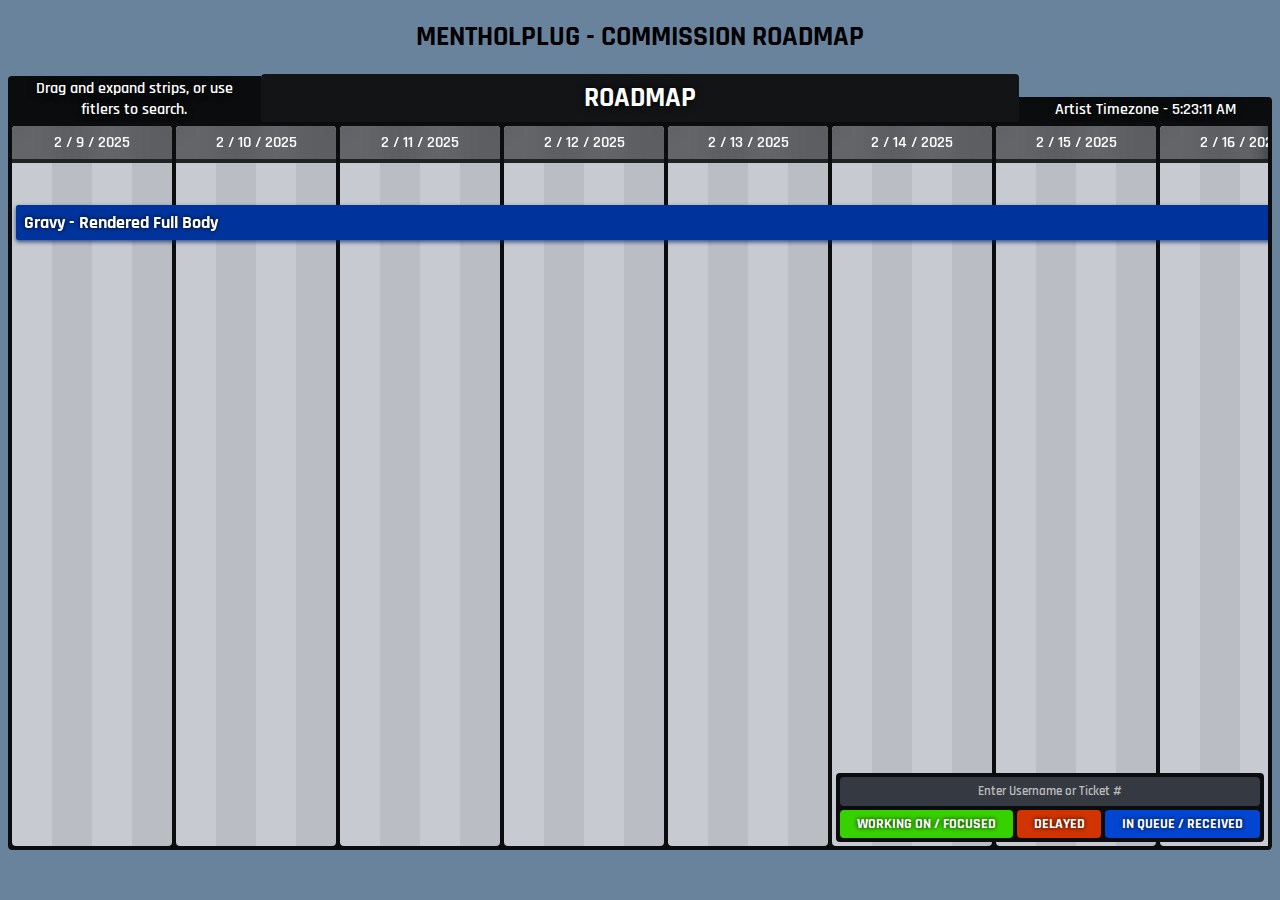
==== index.html @ a8cc43b1 "Hawk focused" ====
<!DOCTYPE html>
<html lang="en">
	<head>
		<meta charset="UTF-8">
		<meta name="viewport" content="width=device-width, initial-scale=1.0">
		<meta name="descriptoin" content="NighthawkDev art commissions.">
		<title>Commissions</title>
		
		<link href="./CSS/base.css?version=0.1.4" type="text/css" rel="stylesheet">
		<link href="./CSS/roadmap.css?version=0.1.4" type="text/css" rel="stylesheet">

	</head>
	<body onload="PrepSizes();DisplayRelativeTime();">
		<h1 style="text-align: center;">MENTHOLPLUG - COMMISSION ROADMAP</h1>
		
		<main>
			<div id="roadMap">
				<div class="sectionTitle">
					<p class="sideTitle lt">Drag and expand strips, or use fitlers to search.</p>
					<h1>ROADMAP</h1>
					<p class="sideTitle rt" id="localTime" onclick="SwapTimeFormat();"></p>
				</div>
				<div id="mapArea" class="dragArea">
					<div id="mapDrag" class="dragContent">
						<div class="columnBackground">
							<div class="roadColumn"><p class="dateStamp"></p></div>
							<div class="roadColumn"><p class="dateStamp"></p></div>
							<div class="roadColumn"><p class="dateStamp"></p></div>
							<div class="roadColumn"><p class="dateStamp"></p></div>
							<div class="roadColumn"><p class="dateStamp"></p></div>
							<div class="roadColumn"><p class="dateStamp"></p></div>
							<div class="roadColumn"><p class="dateStamp"></p></div>
							<div class="roadColumn"><p class="dateStamp"></p></div>
							<div class="roadColumn"><p class="dateStamp"></p></div>
							<div class="roadColumn"><p class="dateStamp"></p></div>
							<div class="roadColumn"><p class="dateStamp"></p></div>
							<div class="roadColumn"><p class="dateStamp"></p></div>
							<div class="roadColumn"><p class="dateStamp"></p></div>
							<div class="roadColumn"><p class="dateStamp"></p></div>
							<div class="roadColumn"><p class="dateStamp"></p></div>
							<div class="roadColumn"><p class="dateStamp"></p></div>
							<div class="roadColumn"><p class="dateStamp"></p></div>
							<div class="roadColumn"><p class="dateStamp"></p></div>
							<div class="roadColumn"><p class="dateStamp"></p></div>
							<div class="roadColumn"><p class="dateStamp"></p></div>
							<div class="roadColumn"><p class="dateStamp"></p></div>
							<div class="roadColumn"><p class="dateStamp"></p></div>
							<div class="roadColumn"><p class="dateStamp"></p></div>
							<div class="roadColumn"><p class="dateStamp"></p></div>
							<div class="roadColumn"><p class="dateStamp"></p></div>
							<div class="roadColumn"><p class="dateStamp"></p></div>
							<div class="roadColumn"><p class="dateStamp"></p></div>
							<div class="roadColumn"><p class="dateStamp"></p></div>
							<div class="roadColumn"><p class="dateStamp"></p></div>
							<div class="roadColumn"><p class="dateStamp"></p></div>
							<div class="roadColumn"><p class="dateStamp"></p></div>
							<div class="roadColumn"><p class="dateStamp"></p></div>
							<div class="roadColumn"><p class="dateStamp"></p></div>
							<div class="roadColumn"><p class="dateStamp"></p></div>
							<div class="roadColumn"><p class="dateStamp"></p></div>
							<div class="roadColumn"><p class="dateStamp"></p></div>
							<div class="roadColumn"><p class="dateStamp"></p></div>
						</div>
						<div id="orderStrips">
							<div class="order">
								<div class="userETA">
									<div class="fill"></div>
									<p class="username"></p>
									<p class="eta"></p>
								</div>
								<div class="orderTiles">
								</div>
								<div class="pricePaid">$0</div>
							</div>
							<div class="order">
								<div class="userETA">
									<div class="fill"></div>
									<p class="username"></p>
									<p class="eta"></p>
								</div>
								<div class="orderTiles">
								</div>
								<div class="pricePaid">$0</div>
							</div>
						</div>
						<div style="height: 64px; width: 100%;"></div>
					</div>
					<div id="mapFilters">
						<input id="nameSearch" type="text" autocomplete="off" oninput="FilterByName();" placeholder="Enter Username or Ticket #">
						<div id="colorFilters">
							<button onclick="FilterByColor(0)" class="state" style="--colorRotation: 104;"><p>Working On / Focused</p></button>
							<button onclick="FilterByColor(1)" class="state" style="--colorRotation: 15;"><p>Delayed</p></button>
							<button onclick="FilterByColor(2)" class="state" style="--colorRotation: 220;"><p>In Queue / Received</p></button>
						</div>
					</div>
				</div>
			</div>
		</main>
	</body>

	<script src="./JS/drag.js?version = 2.0.1"></script>
	<script src="./JS/mapStrips.js?version = 2.1.94"></script>
	<script src="./JS/roadmap.js?version = 2.0.51"></script>
</html>
---- CSS/base.css ----
@font-face {
	font-family: "Rajdhani Bold";
	src: local("Rajdhani-Bold"), url("../Font/Rajdhani-Bold.ttf") format('truetype');

	font-display: swap;
}
@font-face {
	font-family: "Rajdhani";
	src: local("Rajdhani-Medium"), url("../Font/Rajdhani-Medium.ttf") format('truetype');

	font-display: swap;
}
@font-face {
	font-family: "Rajdhani Semi";
	src: local("Rajdhani-SemiBold"), url("../Font/Rajdhani-SemiBold.ttf") format('truetype');

	font-display: swap;
}

:root {
	--interfaceHue: 220;
	--interfaceSaturation: 0.1;
}

body {
	font-family: "Rajdhani Semi";
	overscroll-behavior: contain;
	scroll-behavior: smooth;

	background-color: #6a839d;
}
main {
	border-radius: 0px 0px 4px 4px;

	overflow-x: hidden;
	min-height: 80vh;
}

h1, h2 {
	font-family: "Rajdhani Bold";
}
h1 {
	font-size: 1.75em;
}
h2 {
	font-size: 1.25em;
}
p {
	margin: 4px 0px;
}

button {
	font-family: "Rajdhani Bold";
	font-size: 16px;
	color: white;
	
	text-shadow: 0px 0px 4px black;
	text-transform: uppercase;
	
	border: none;
	border-radius: 4px;

	padding: 4px;
	cursor: pointer;
}

button:not(nav > button):not(.purgeChange, .exampleItem, .category){
	overflow: hidden;
	display: flex;
	gap: 4px;

	padding: 0px;
}
button:not(nav > button):not(.purgeChange, .exampleItem, .category) p{
	position: relative;
	
	margin: 0px;
	padding: 5px;
}
button:not(nav > button):not(.purgeChange, .exampleItem, .category) img{
	background-color: rgba(0, 0, 0, 0.5);

	padding: 6px;
}

input[type="text"] {
	font-family: "Rajdhani Semi";
	color: white;

	text-align: center;
}
input[type="text"]::placeholder {
	white-space: pre-line;
}

.sectionTitle {
	background: linear-gradient(0deg, hsl(var(--interfaceHue), calc(var(--interfaceSaturation) * 100%), 8%) 8px, transparent 8px);
	text-shadow: 0px 0px 8px black;

	color: white;

	display: grid;
	grid-template-columns: 20% 1fr 20%;

	user-select: none;
}
.sectionTitle h1 {
	background: hsl(var(--interfaceHue), calc(var(--interfaceSaturation) * 100%), 8%);
	border-radius: 4px;
	
	text-align: center;
	
	margin: 0px;
	padding: 6px;
}
.sideTitle {
	background: hsl(var(--interfaceHue), calc(var(--interfaceSaturation) * 100%), 5%);
	text-align: center;
	
	margin-top: auto;
	margin-bottom: 0px;
	padding: 2px 8px;
}
.rt {
	border-top-right-radius: 4px;
}
.lt {
	border-top-left-radius: 4px;
}

.dragArea {
	position: relative;
	overflow: hidden;
	
	cursor: grab;
}
.dragArea * {
	user-select: none;
	-webkit-user-drag: none;
}
.dragContent {
	position: relative;
	width: max-content;
}

:focus {
	outline: none;
}

body::-webkit-scrollbar{
	background: rgba(0, 0, 0, 0.75);
	border-radius: 4px;
	
	width: 8px;
}
body::-webkit-scrollbar-thumb{
	border-radius: 4px;

	background: hsl(var(--interfaceHue), calc(var(--interfaceSaturation) * 100%), 25%);
}
body::-webkit-scrollbar{
	background: rgba(0, 0, 0, 0.25);
}

@media (max-width: 500px)
{
	body {
		padding-top: 32px;
	}
	#mobileMenuToggle {
		text-shadow: 0px 0px 4px black;
		
		display: block;
		position: fixed;

		top: 16px;
		right: 16px;
		z-index: 3;

		text-decoration: none;
	}
}
---- CSS/roadmap.css ----
:root {
	--colorRotation: 0;
	--leftShift: 0;
}
::placeholder {
	color: #bbb;
}

#mapArea {
	background: hsl(var(--interfaceHue), calc(var(--interfaceSaturation) * 100%), 5%);
	color: white;

	height: 80vh;
	border: solid 4px hsl(var(--interfaceHue), calc(var(--interfaceSaturation) * 100%), 5%);
	border-radius: 0px 0px 4px 4px;
}
#mapDrag {
	min-height: 80vh;
}

#mapFilters {
	position: absolute;
	background: hsl(var(--interfaceHue), calc(var(--interfaceSaturation) * 100%), 5%);
	border-radius: 4px;
	
	padding: 4px;
	
	max-width: 420px;
	width: calc(100% - 16px);
	
	bottom: 4px;
	right: 4px;
}
#nameSearch {
	resize: none;
	width: calc(100% - 12px);

	background: hsl(var(--interfaceHue), calc(var(--interfaceSaturation) * 100%), 23%);
	color: white;
	padding: 4px;

	border: 0px;
	border-radius: 4px;
	padding: 6px;

	margin-bottom: 4px;
}
#colorFilters {
	display: flex;
	gap: 4px;
}

.columnBackground {
	position: absolute;
	display: flex;
	gap: 4px;
	
	top: 0px;
	bottom: 0px;
	left: 0px;
	right: 0px;
}
.roadColumn {
	background-image: url('../Graphics/Map%20Stripe.webp');
	background-size: contain;
	background-repeat: repeat-y;

	background-blend-mode: multiply;
	background-color: hsl(var(--interfaceHue), calc(var(--interfaceSaturation) * 100%), 80%);
	
	image-rendering: pixelated;
	height: max-content;

	min-height: 80vh;
	height: 100%;

	min-width: 160px;
	border-radius:4px;
}
.dateStamp {
	background-color: rgba(0, 0, 0, 0.5);
	backdrop-filter: blur(10px);

	border-bottom: solid 4px #222;
	border-radius: 4px 4px 0px 0px;

	margin: 0px;
	padding: 6px 8px;
	
	text-align: center;
}

.currentDay.roadColumn {
	background-blend-mode: overlay;
	box-shadow: 0px 0px 8px hsl(120, 30%, 25%);
	background-color: hsl(120, 30%, 25%);
}
.currentDay .dateStamp {
	background-color: hsl(120, 40%, 60%);
}

#orderStrips {
	position: relative;
	padding: 4px;
	
	left: calc((41px) * var(--leftShift));
	
	padding-top: 36px;
	width: max-content;
}

.orderRow {
	position: relative;
	display: flex;
	column-gap: 12px;
	
	left: 0px;
	right: 0px;
}
.order {
	position: relative;
	left: calc((41px) * var(--leftShift));
	cursor: pointer;
	filter: drop-shadow(0px 2px 2px hsla(var(--colorRotation), 100%, 19%, 0.75));
	
	margin-top: 4px;
	height: max-content;
	
	overflow-y: hidden;
	transition: height 0.2s ease;
	border-radius: 2px;

	user-select: none;
	-webkit-user-select: none;
	-webkit-user-drag: none;
}
.fill {
	background-color: black;
	opacity: 0.25;
	
	position: absolute;
	right: 0px;

	height: 100%;
	width: 100%;
}
.fillTile, .userETA, .pricePaid, .orderTile {
	position: relative;
	
	text-shadow: 0px 0px 4px black;
	font-family: "Rajdhani Semi";
	font-size: 18px;
}

.fillTile {
	border-radius: 2px;
}
.orderTile {
	border-radius: 2px;
	background-color: hsl(var(--colorRotation), 100%, 29%);
	box-shadow: 2px 2px 4px rgba(0, 0, 0, 0.5);
}
.orderTile p{
	margin: 0px;
	padding: 8px;
}

.userETA {
	border-radius: 2px;
	background-color: hsl(var(--colorRotation), 100%, 41%);

	width: 100%;
	
	font-family: "Rajdhani Bold";
	justify-content: space-between;
	display: flex;
}
.orderTiles {
	background-color: hsl(var(--colorRotation), 100%, 21%);
	border-bottom-right-radius: 2px;
	overflow: hidden;

	display: grid;
	gap: 4px;
	padding: 4px;
}
.tileRow {
	display: grid;
	grid-template-columns: 224px 1fr;
	gap: 4px;
}
.pricePaid {
	background-color: hsl(var(--colorRotation), 100%, 36%);
	border-radius: 0px 0px 2px 2px;
	
	width: 96px;
}

.username, .eta, .state, .orderTile p {
	position: relative;
}
.pricePaid, .username, .eta{
	margin: 0px;
	padding: 6px 8px;
}
.eta {
	text-align: right;
}

.state {
	background-color: hsl(var(--colorRotation), 100%, 41%);
	font-size: 14px;
	
	height: min-content;
	flex: auto;
}
.state p {
	width: 100%;
	text-align: center;
}

@media (max-width: 500px) {
	#colorFilters {
		flex-direction: column;
	}
}
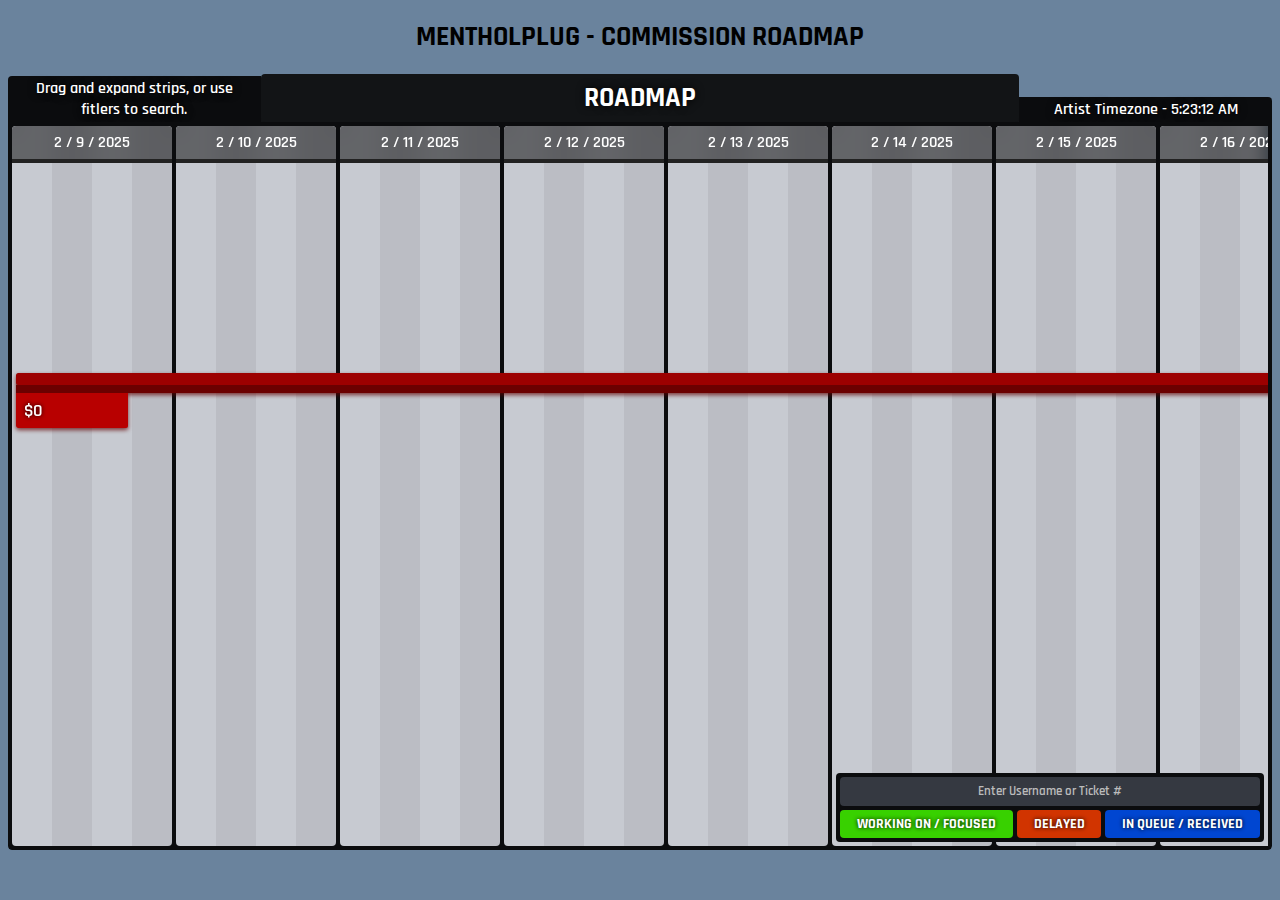
==== commit a1ed8756: "Update index.html" ====
--- a/index.html
+++ b/index.html
@@ -99,6 +99,6 @@
 	</body>
 
 	<script src="./JS/drag.js?version = 2.0.1"></script>
-	<script src="./JS/mapStrips.js?version = 2.1.94"></script>
+	<script src="./JS/mapStrips.js?version = 2.1.95"></script>
 	<script src="./JS/roadmap.js?version = 2.0.51"></script>
 </html>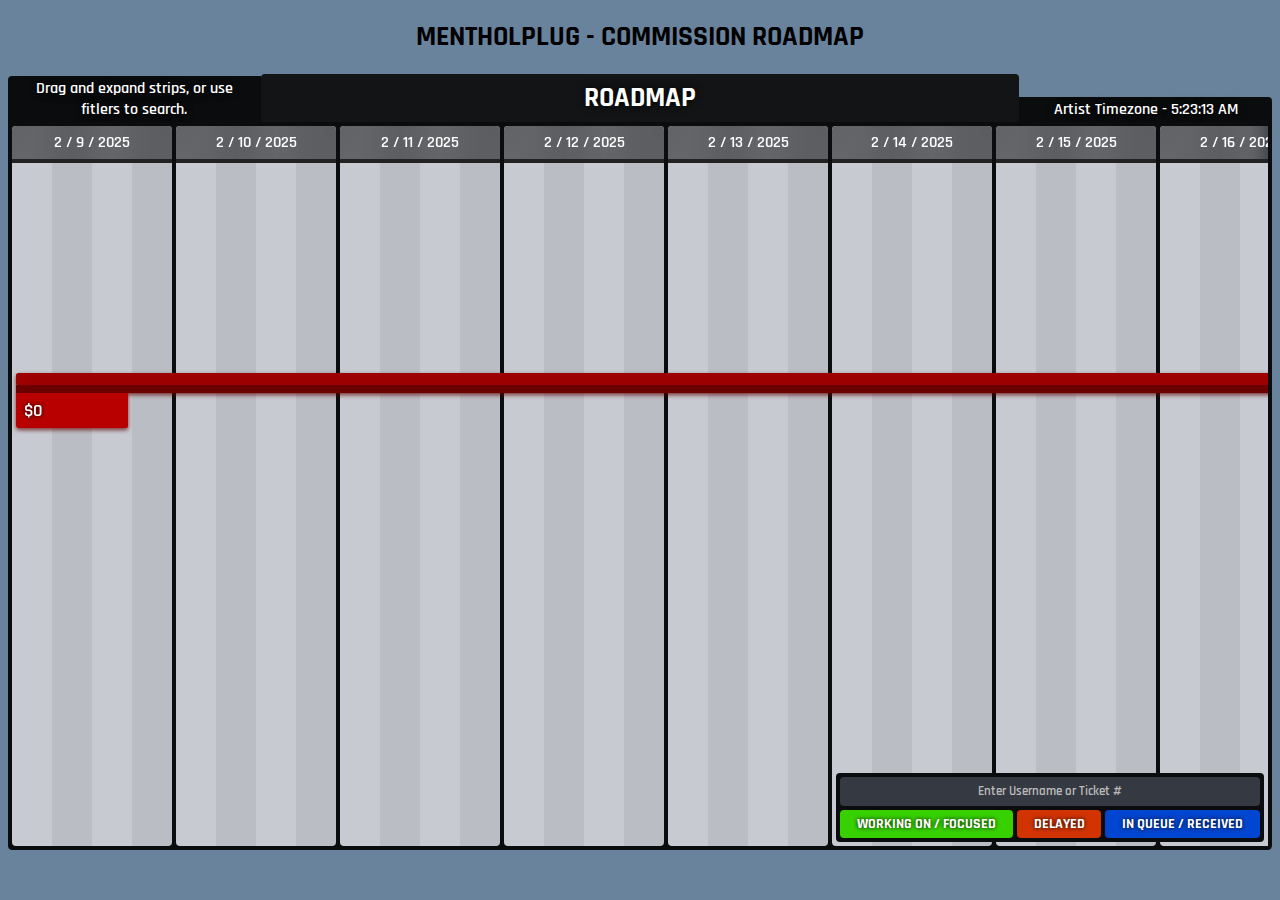
==== commit 65647e0f: "Nighthawk Lineart" ====
--- a/index.html
+++ b/index.html
@@ -99,6 +99,6 @@
 	</body>
 
 	<script src="./JS/drag.js?version = 2.0.1"></script>
-	<script src="./JS/mapStrips.js?version = 2.1.95"></script>
+	<script src="./JS/mapStrips.js?version = 2.1.96"></script>
 	<script src="./JS/roadmap.js?version = 2.0.51"></script>
 </html>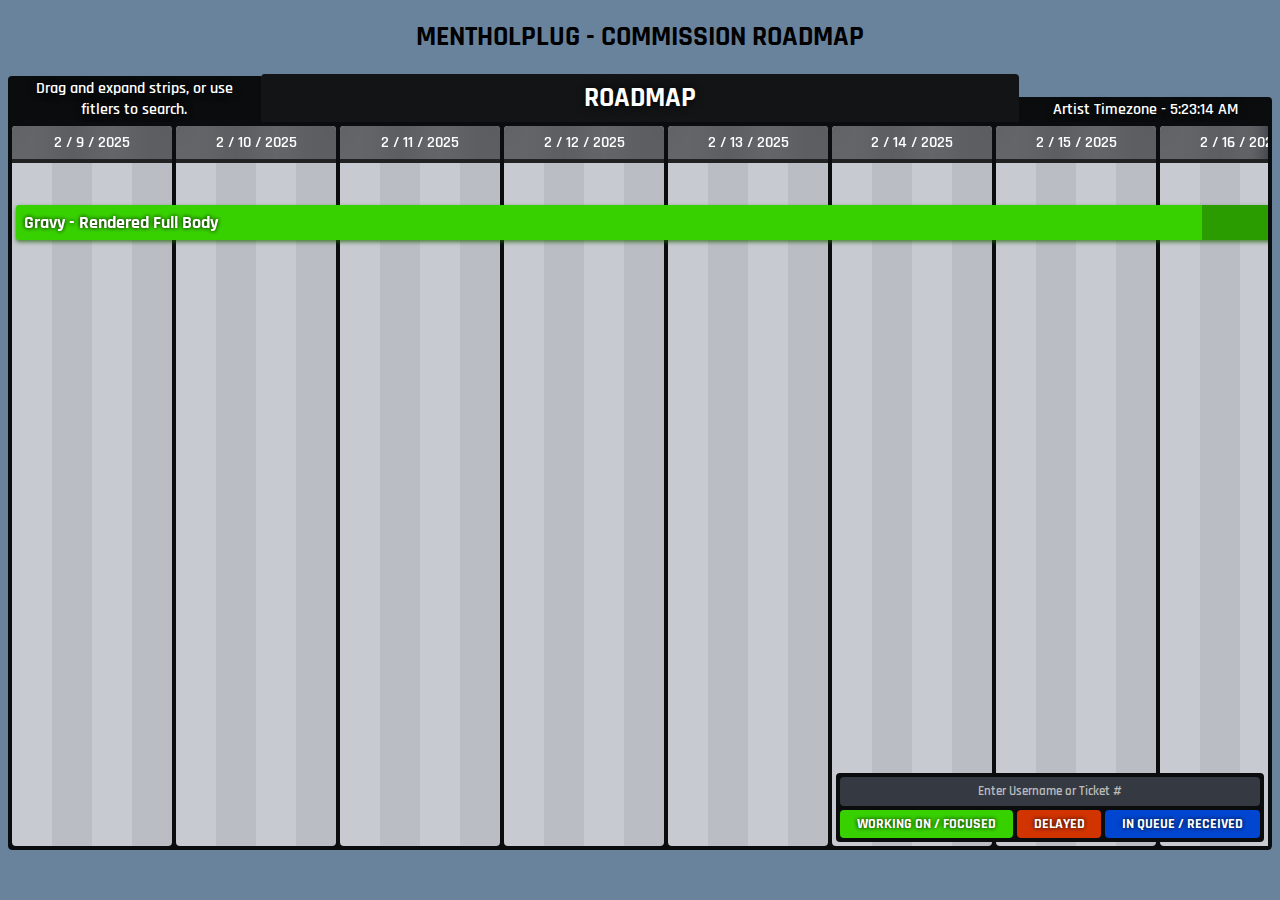
==== commit 2ecef47a: "Strip Gravy Error Fix" ====
--- a/index.html
+++ b/index.html
@@ -99,6 +99,6 @@
 	</body>
 
 	<script src="./JS/drag.js?version = 2.0.1"></script>
-	<script src="./JS/mapStrips.js?version = 2.1.96"></script>
+	<script src="./JS/mapStrips.js?version = 2.1.97"></script>
 	<script src="./JS/roadmap.js?version = 2.0.51"></script>
 </html>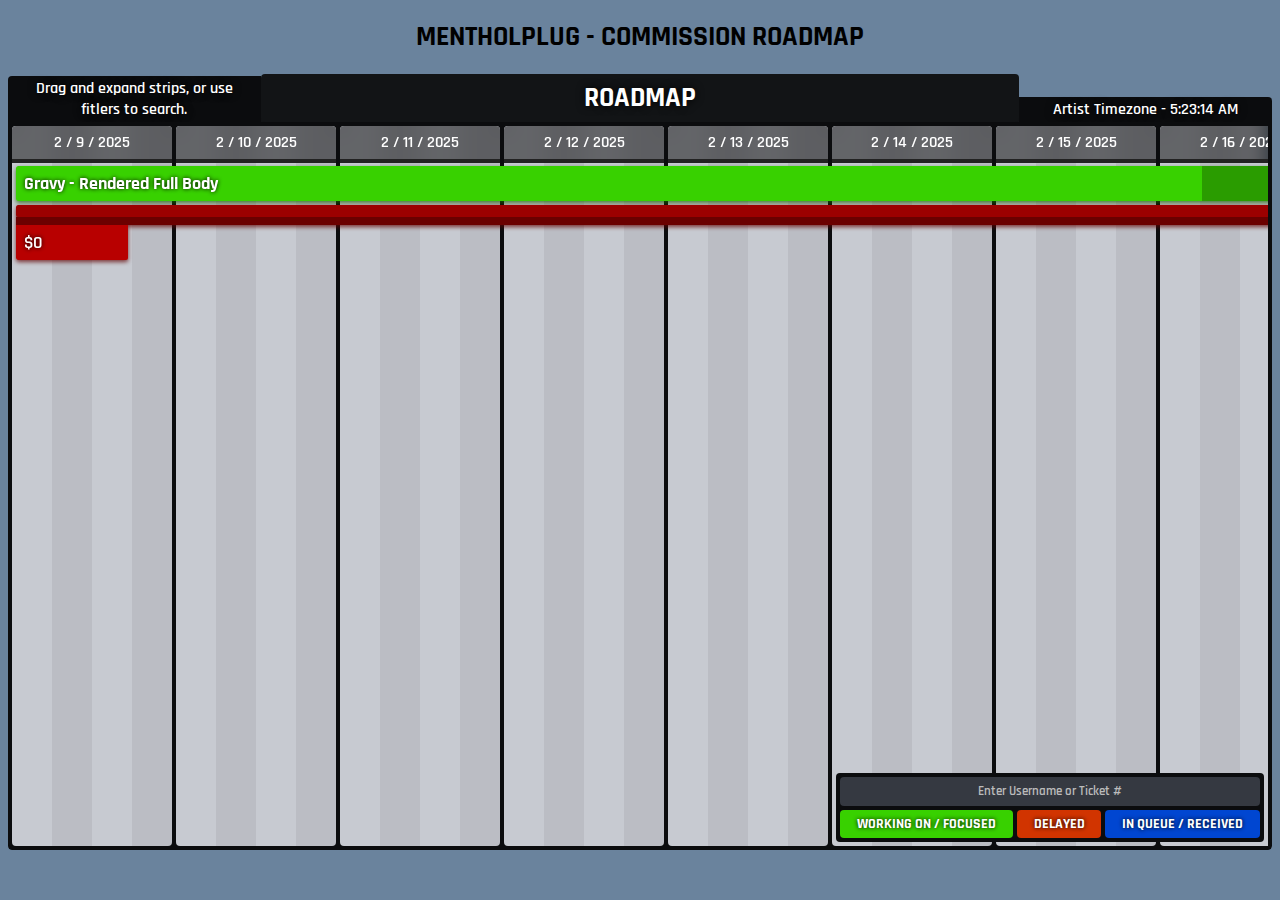
==== commit ab8aabbd: "Update index.html" ====
--- a/index.html
+++ b/index.html
@@ -99,6 +99,6 @@
 	</body>
 
 	<script src="./JS/drag.js?version = 2.0.1"></script>
-	<script src="./JS/mapStrips.js?version = 2.1.97"></script>
+	<script src="./JS/mapStrips.js?version = 2.1.98"></script>
 	<script src="./JS/roadmap.js?version = 2.0.51"></script>
 </html>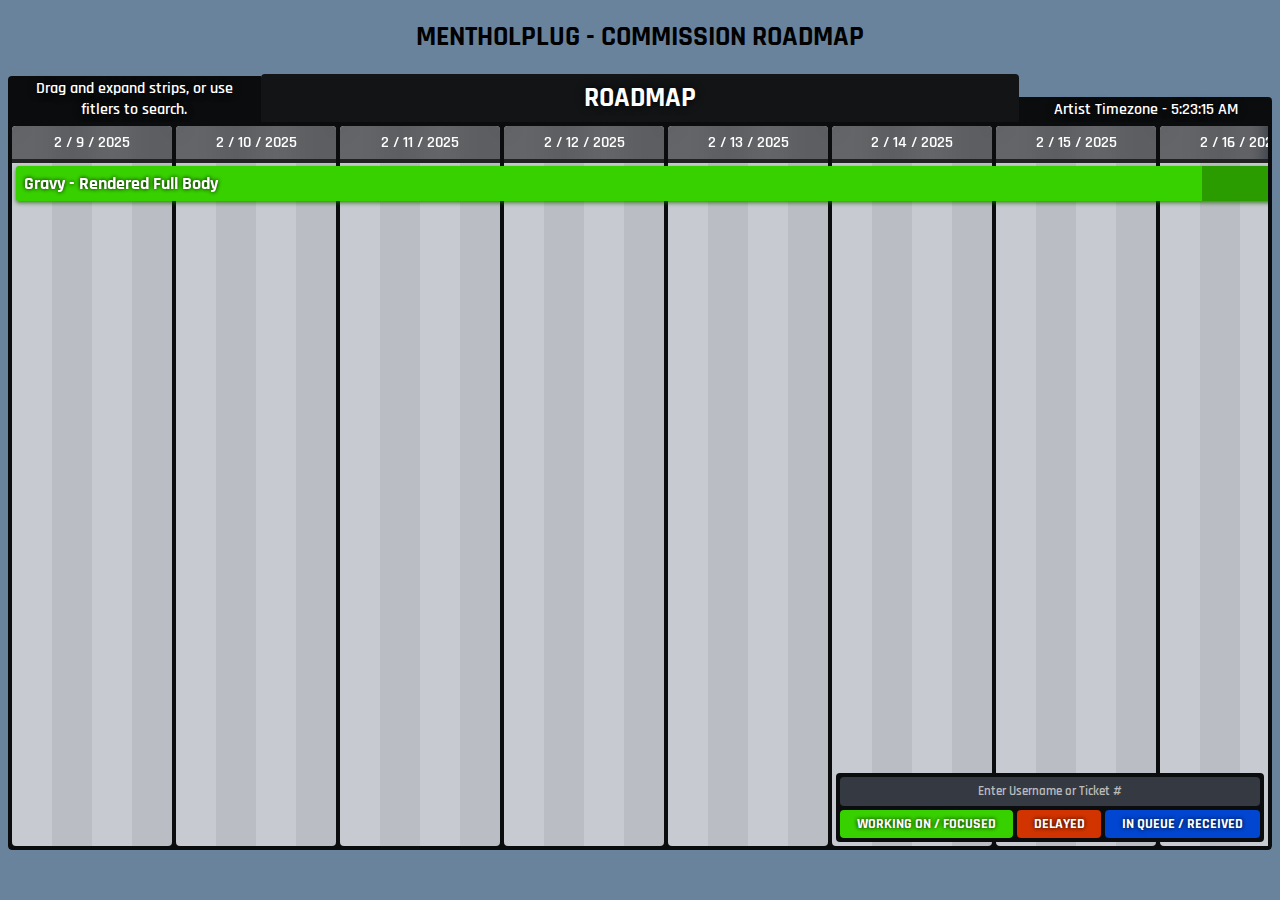
==== commit e864e843: "Update index.html" ====
--- a/index.html
+++ b/index.html
@@ -72,16 +72,6 @@
 								</div>
 								<div class="pricePaid">$0</div>
 							</div>
-							<div class="order">
-								<div class="userETA">
-									<div class="fill"></div>
-									<p class="username"></p>
-									<p class="eta"></p>
-								</div>
-								<div class="orderTiles">
-								</div>
-								<div class="pricePaid">$0</div>
-							</div>
 						</div>
 						<div style="height: 64px; width: 100%;"></div>
 					</div>
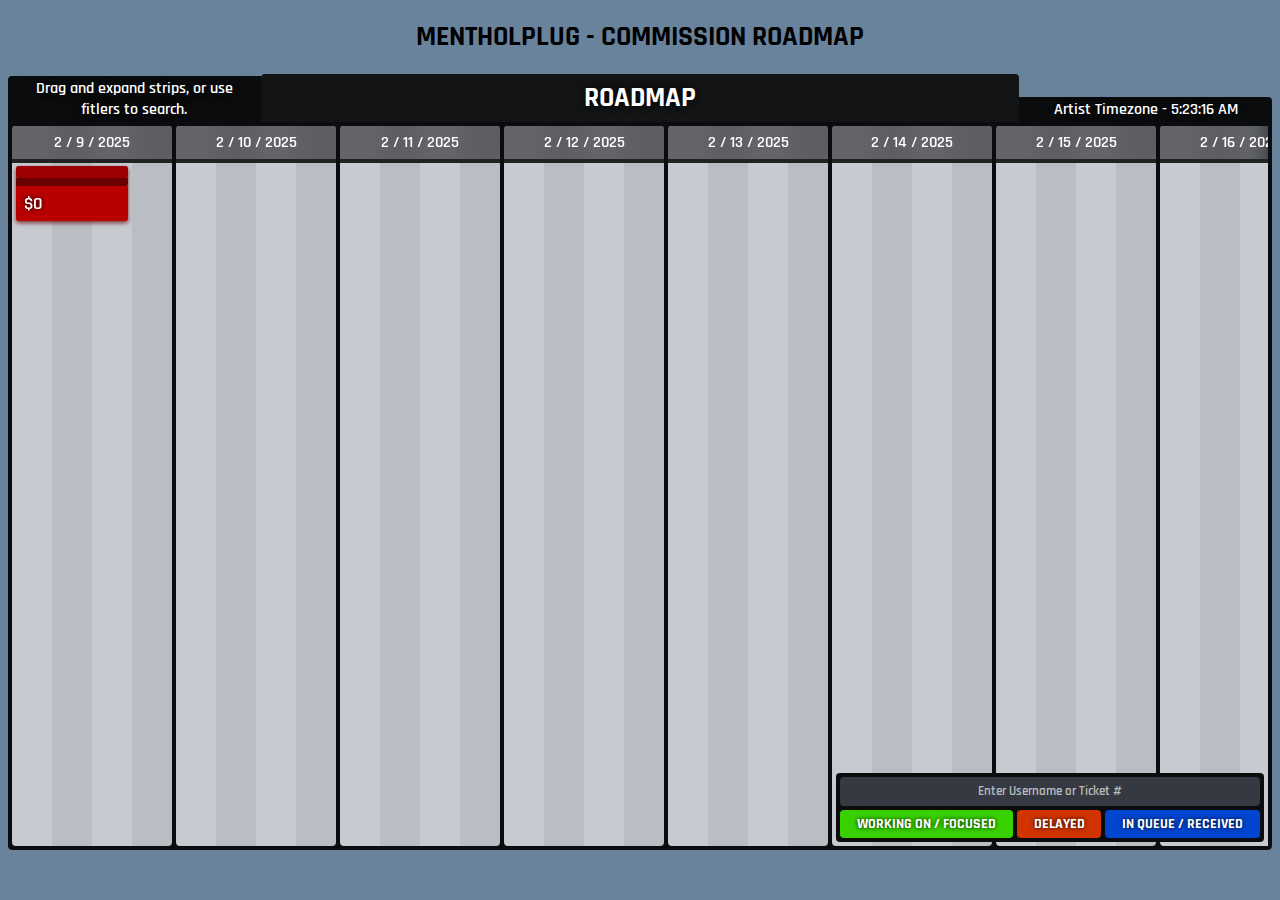
==== commit 10f03cb3: "Update index.html" ====
--- a/index.html
+++ b/index.html
@@ -89,6 +89,6 @@
 	</body>
 
 	<script src="./JS/drag.js?version = 2.0.1"></script>
-	<script src="./JS/mapStrips.js?version = 2.1.98"></script>
+	<script src="./JS/mapStrips.js?version = 2.2.0"></script>
 	<script src="./JS/roadmap.js?version = 2.0.51"></script>
 </html>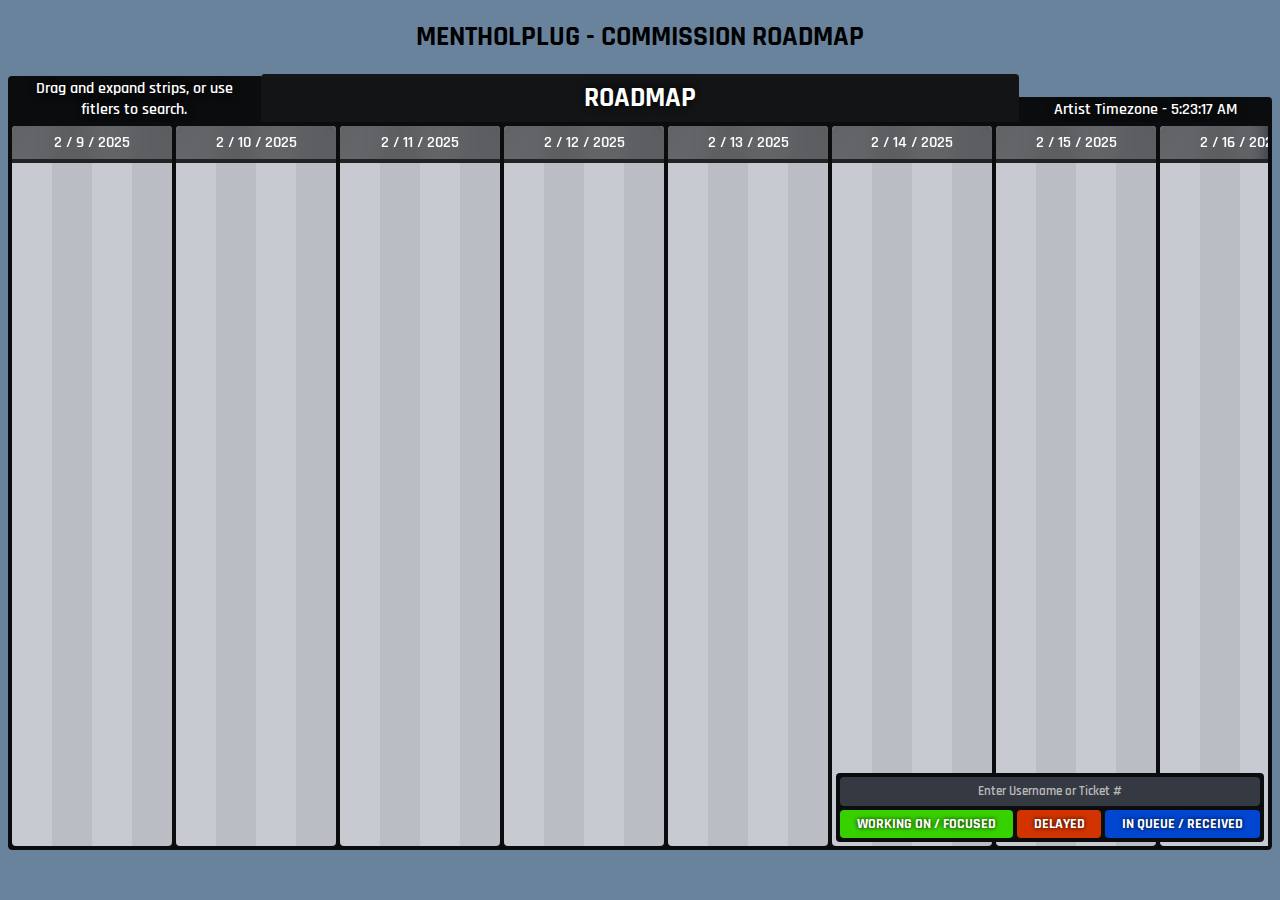
==== commit d864155f: "Update index.html" ====
--- a/index.html
+++ b/index.html
@@ -62,16 +62,6 @@
 							<div class="roadColumn"><p class="dateStamp"></p></div>
 						</div>
 						<div id="orderStrips">
-							<div class="order">
-								<div class="userETA">
-									<div class="fill"></div>
-									<p class="username"></p>
-									<p class="eta"></p>
-								</div>
-								<div class="orderTiles">
-								</div>
-								<div class="pricePaid">$0</div>
-							</div>
 						</div>
 						<div style="height: 64px; width: 100%;"></div>
 					</div>
